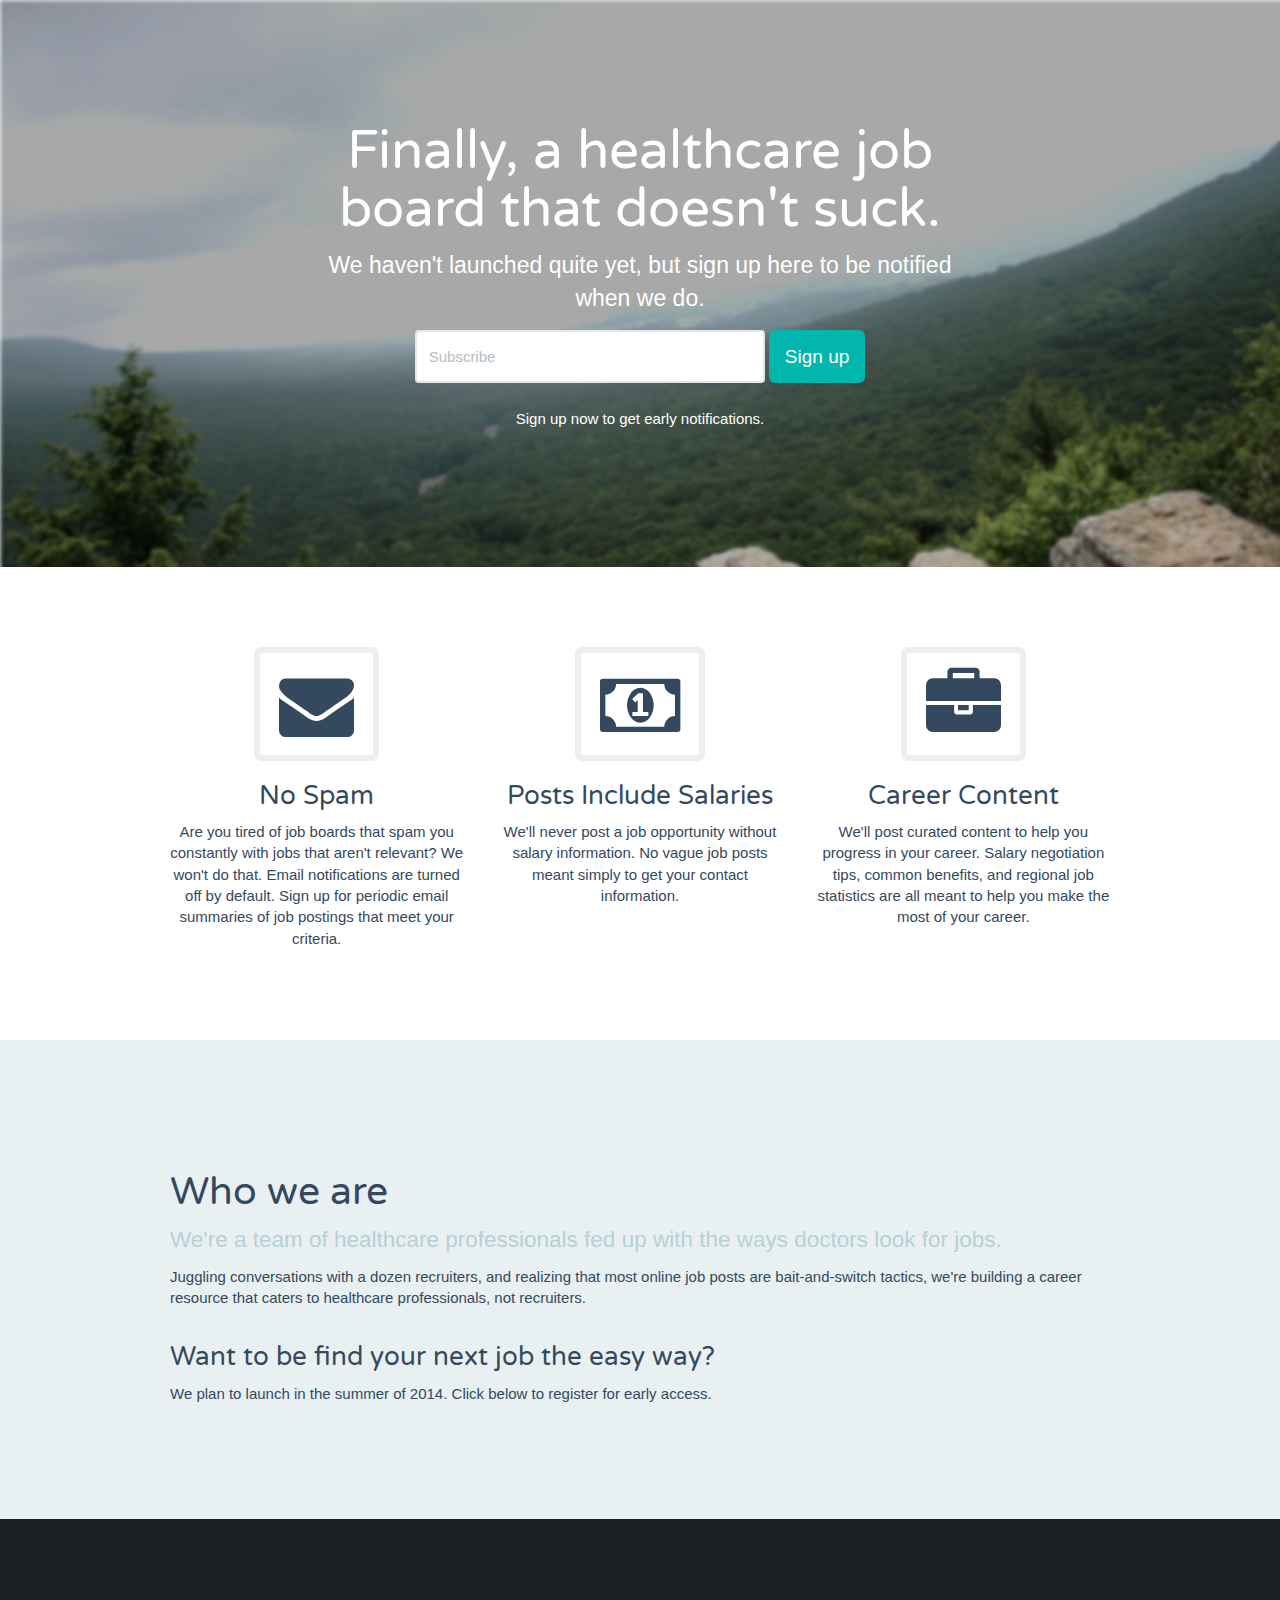
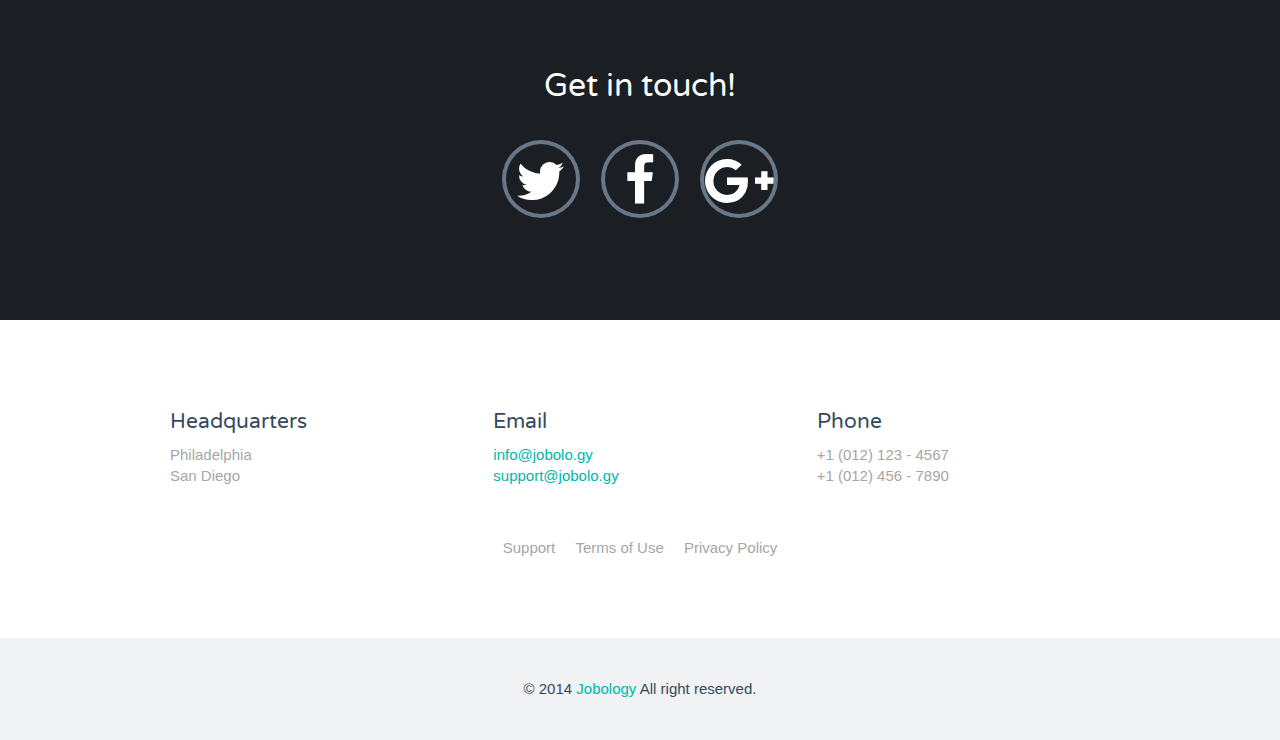
==== index.html @ 7f1c77d8 "initial commit" ====
<html lang="en" class=" js flexbox flexboxlegacy canvas canvastext webgl no-touch geolocation postmessage websqldatabase indexeddb hashchange history draganddrop websockets rgba hsla multiplebgs backgroundsize borderimage borderradius boxshadow textshadow opacity cssanimations csscolumns cssgradients cssreflections csstransforms csstransforms3d csstransitions fontface generatedcontent video audio localstorage sessionstorage webworkers applicationcache svg inlinesvg smil svgclippaths" style=""><head>

    <!-- Meta -->
    <meta charset="utf-8">
    <meta name="viewport" content="width=device-width, initial-scale=1.0">
    <meta name="description" content="">
    <meta name="author" content="">

    <!-- Title -->
    <title>Jobology - Coming Soon</title>

    <!-- Themes style -->
    <link href="assets/css/style.css" rel="stylesheet">

    <!-- Font Awesome core CSS -->
    <link href="http://netdna.bootstrapcdn.com/font-awesome/4.0.3/css/font-awesome.min.css" rel="stylesheet">

    <!-- Google Web Fonts -->
    <link href="http://fonts.googleapis.com/css?family=Varela+Round" rel="stylesheet">

    <!-- HTML5 shim and Respond.js IE8 support of HTML5 elements and media queries -->
    <!--[if lt IE 9]>
      <script src="https://oss.maxcdn.com/libs/html5shiv/3.7.0/html5shiv.js"></script>
      <script src="https://oss.maxcdn.com/libs/respond.js/1.3.0/respond.min.js"></script>
    <![endif]-->

	<!-- Google Analytics -->
	<script>
	  (function(i,s,o,g,r,a,m){i['GoogleAnalyticsObject']=r;i[r]=i[r]||function(){
	  (i[r].q=i[r].q||[]).push(arguments)},i[r].l=1*new Date();a=s.createElement(o),
	  m=s.getElementsByTagName(o)[0];a.async=1;a.src=g;m.parentNode.insertBefore(a,m)
	  })(window,document,'script','//www.google-analytics.com/analytics.js','ga');

	  ga('create', 'UA-49507326-1', 'aaronkuehler.com');
	  ga('send', 'pageview');

	</script>

    <!-- Modernizr Scripts -->
    <script src="assets/js/modernizr-2.7.1.min.js"></script>

  </head>
  <body style="">

    <!-- Jumbotron -->
    <div class="jumbotron">

      <div class="container">

        <!-- Title -->
        <h1>Finally, a healthcare job board that doesn't suck.</h1>

        <!-- Description -->
        <p>We haven't launched quite yet, but sign up here to be notified when we do.</p>

      </div> <!-- /.container -->


      <div class="custom-container">

        <div class="row">

          <div class="col-md-3"></div> <!-- /.col-md-3 -->
          <div class="col-md-6">

			<!-- Begin MailChimp Signup Form -->

            <!-- Subscribe Form -->
            <form action="http://aaronkeuhler.us8.list-manage.com/subscribe/post?u=89f0f97d299c97cf8a62ea40f&amp;id=db62593c96" method="post" id="mc-embedded-subscribe-form" name="mc-embedded-subscribe-form" class="validate form-inline" target="_blank" role="form" novalidate>

              <!-- Input -->
              <div class="form-group">
                <label class="sr-only" for="exampleInputEmail2">Email address</label>
                <input type="email" value="" name="EMAIL" required class="email form-control" id="mce-EMAIL" placeholder="Subscribe">
				            <div style="position: absolute; left: -5000px;"><input type="text" name="b_89f0f97d299c97cf8a62ea40f_db62593c96" value=""></div>
              </div> <!-- /.form-group -->

              <!-- Submit Button -->
              <button type="submit" value="Subscribe" name="subscribe" id="mc-embedded-subscribe" class="button btn btn-success btn-lg">Sign up</button>

            </form> <!-- /.form-inline -->

			<!--End mc_embed_signup-->



            <!-- Description -->
            <p class="desc">Sign up now to get early notifications.</p>

          </div> <!-- /.col-md-6 -->
          <div class="col-md-3"></div> <!-- /.col-md-3 -->

        </div> <!-- /.row -->

      </div> <!-- /.custom-container -->

    </div> <!-- /.jumbotron -->




    <!-- Features Wrapper -->
    <div class="features">

      <div class="container">

        <div class="row">

          <div class="col-md-4">

            <div class="col-features">
              <!-- Icon -->
              <i class="fa fa-border fa-envelope fa-5x"></i>

              <!-- Title -->
              <h3>No Spam</h3>

              <!-- Description -->
              <p>Are you tired of job boards that spam you constantly with jobs that aren't relevant? We won't do that. Email notifications are turned off by default. Sign up for periodic email summaries of job postings that meet your criteria.  </p>
            </div> <!-- /.col-features -->

          </div> <!-- /.col-md-4 -->


          <div class="col-md-4">

            <div class="col-features">
              <!-- Icon -->
              <i class="fa fa-border fa-money fa-5x"></i>

              <!-- Title -->
              <h3>Posts Include Salaries</h3>

              <!-- Description -->
              <p>We'll never post a job opportunity without salary information. No vague job posts meant simply to get your contact information.</p>
            </div> <!-- /.col-features -->

          </div> <!-- /.col-md-4 -->


          <div class="col-md-4">

            <div class="col-features">
              <!-- Icon -->
              <i class="fa fa-border fa-briefcase fa-5x"></i>

              <!-- Title -->
              <h3>Career Content</h3>

              <!-- Description -->
              <p>We'll post curated content to help you progress in your career. Salary negotiation tips, common benefits, and regional job statistics are all meant to help you make the most of your career.</p>
            </div> <!-- /.col-features -->

          </div> <!-- /.col-md-4 -->

        </div> <!-- /.row -->

      </div> <!-- /.container -->

    </div> <!-- /.features -->




    <!-- About Wrapper -->
    <div class="about">

      <div class="container">

        <!-- Title -->
        <h2></h2>

        <div class="row">

          <div class="col-md-12">

            <div class="col-about">
              <!-- Title -->
              <h1>Who we are</h1>

              <!-- Description -->
              <p class="lead">We're a team of healthcare professionals fed up with the ways doctors look for jobs.</p>
              <p>Juggling conversations with a dozen recruiters, and realizing that most online job posts are bait-and-switch tactics, we're building a career resource that caters to healthcare professionals, not recruiters.</p>
            </div> <!-- /.col-about -->

            <div class="col-about">
              <!-- Title -->
              <h3>Want to be find your next job the easy way? </h3>

              <!-- Description -->
              <p>We plan to launch in the summer of 2014. Click below to register for early access. </p>
            </div> <!-- /.col-about -->

          </div> <!-- /.col-md-7 -->

        </div> <!-- /.row -->

      </div> <!-- /.container -->

    </div> <!-- /.about -->




    <!-- Contact Wrapper -->
    <div class="contact">
      <div class="container">
        <!-- Title -->
        <h2 class="title-contact">Get in touch!</h2>

        <!-- Social Media -->
        <ul class="social-icons">

          <li><a href="#fakelink"><i class="fa fa-twitter fa-lg"></i></a></li>
          <li><a href="#fakelink"><i class="fa fa-facebook fa-lg"></i></a></li>
          <li><a href="#fakelink"><i class="fa fa-google-plus fa-lg"></i></a></li>

        </ul> <!-- /.social-icons -->
      </div> <!-- /.container -->

    </div> <!-- /.contact -->




    <!-- Pre Footer -->
    <div class="pre-footer">

      <div class="container">

        <div class="row">

          <div class="col-md-4">

            <div class="col-pre-footer">
              <h4>Headquarters</h4>
              <p> Philadelphia<br>San Diego <br></p>
            </div> <!-- /.col-pre-footer -->

          </div> <!-- /.col-md-4 -->

          <div class="col-md-4">

            <div class="col-pre-footer">
              <h4>Email</h4>
              <p><a href="#">info@jobolo.gy</a> <br> <a href="#">support@jobolo.gy</a></p>
            </div> <!-- /.col-pre-footer -->

          </div> <!-- /.col-md-4 -->

          <div class="col-md-4">

            <div class="col-pre-footer">
              <h4>Phone</h4>
              <p>+1 (012) 123 - 4567 <br> +1 (012) 456 - 7890</p>
            </div> <!-- /.col-pre-footer -->

          </div> <!-- /.col-md-4 -->

        </div> <!-- /.row -->

      </div> <!-- /.container -->


      <div class="container">

        <!-- Pre Footer Link -->
        <ul class="use-links">
          <li><a href="#fakelink">Support</a></li>
          <li><a href="#fakelink">Terms of Use</a></li>
          <li><a href="#fakelink">Privacy Policy</a></li>
        </ul> <!-- /.use-links -->

      </div> <!-- /.container -->

    </div> <!-- /.pre-footer -->




    <!-- Footer Wrapper -->
    <footer class="footer">

      <div class="container">

        <!-- Copyright -->
        <p>© 2014 <a href="./index.html">Jobology</a> All right reserved.</p>

      </div> <!-- /.container -->

    </footer> <!-- /.footer -->




    <!-- Placed at the end of the document so the pages load faster -->
    <script src="assets/js/jquery-1.10.2.min.js"></script>
    <script src="assets/js/bootstrap.min.js"></script>

</body></html>
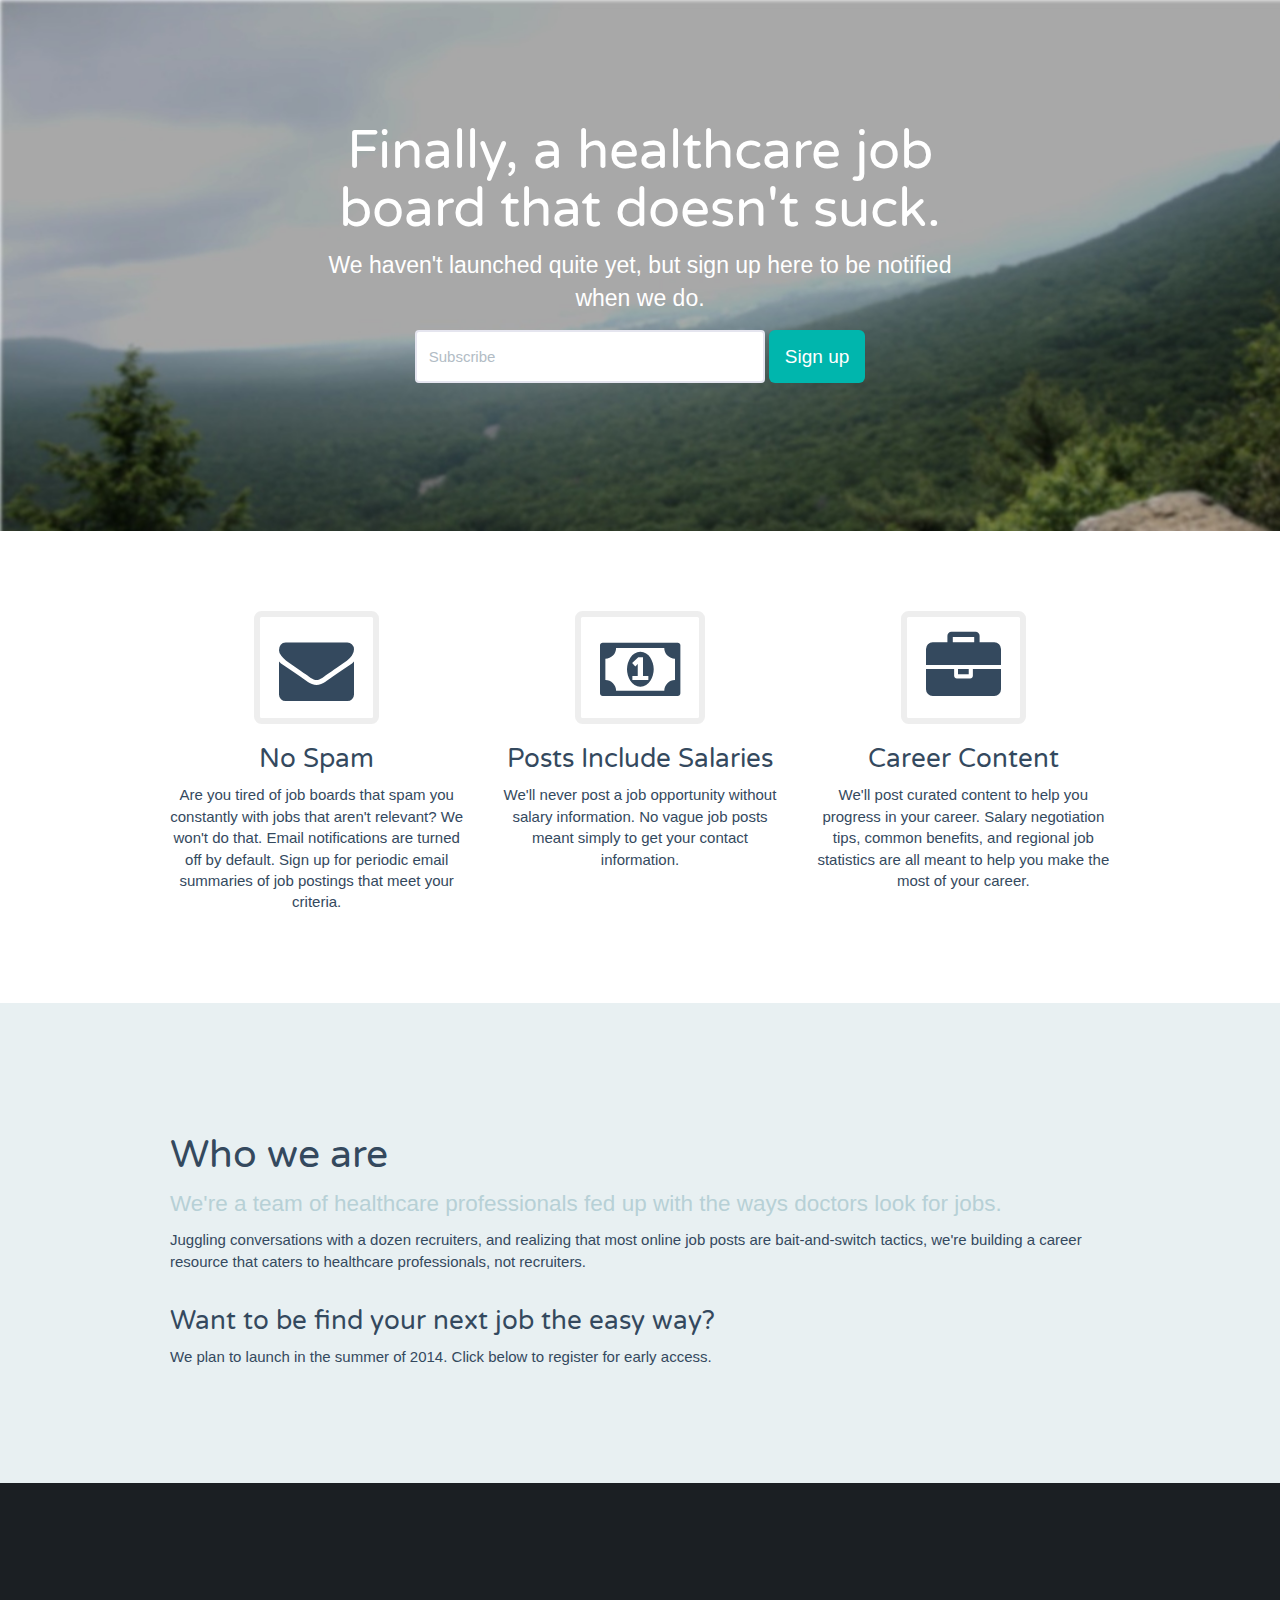
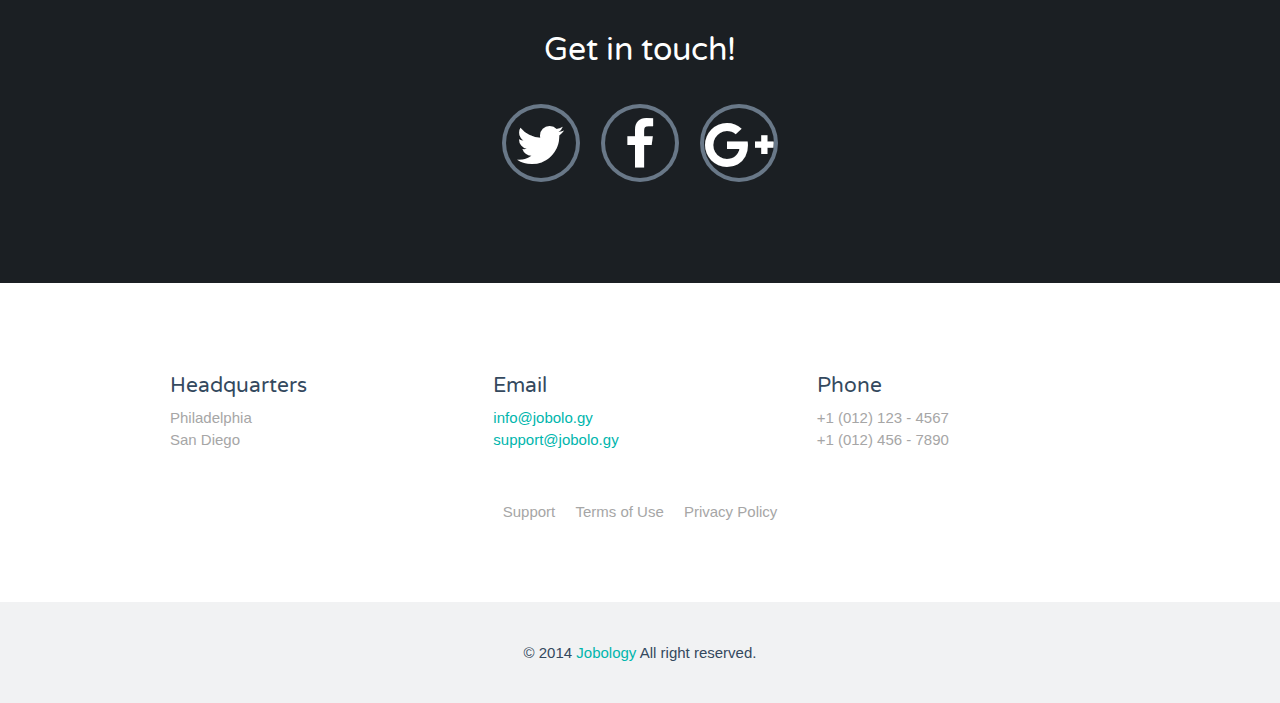
==== commit cbc9084d: "wire up jobolo.gy mail list subscription" ====
--- a/index.html
+++ b/index.html
@@ -63,29 +63,21 @@
           <div class="col-md-3"></div> <!-- /.col-md-3 -->
           <div class="col-md-6">
 
-			<!-- Begin MailChimp Signup Form -->
-
-            <!-- Subscribe Form -->
-            <form action="http://aaronkeuhler.us8.list-manage.com/subscribe/post?u=89f0f97d299c97cf8a62ea40f&amp;id=db62593c96" method="post" id="mc-embedded-subscribe-form" name="mc-embedded-subscribe-form" class="validate form-inline" target="_blank" role="form" novalidate>
+            <!-- Begin MailChimp Signup Form -->
+            <form action="http://jobolo.us8.list-manage2.com/subscribe/post?u=89f0f97d299c97cf8a62ea40f&amp;id=24db682e52" method="post" id="mc-embedded-subscribe-form" name="mc-embedded-subscribe-form" class="validate form-inline" target="_blank" role="form" novalidate>
 
               <!-- Input -->
               <div class="form-group">
                 <label class="sr-only" for="exampleInputEmail2">Email address</label>
                 <input type="email" value="" name="EMAIL" required class="email form-control" id="mce-EMAIL" placeholder="Subscribe">
-				            <div style="position: absolute; left: -5000px;"><input type="text" name="b_89f0f97d299c97cf8a62ea40f_db62593c96" value=""></div>
+                    <div style="position: absolute; left: -5000px;"><input type="text" name="b_89f0f97d299c97cf8a62ea40f_24db682e52" value=""></div>
               </div> <!-- /.form-group -->
 
               <!-- Submit Button -->
               <button type="submit" value="Subscribe" name="subscribe" id="mc-embedded-subscribe" class="button btn btn-success btn-lg">Sign up</button>
 
             </form> <!-- /.form-inline -->
-
-			<!--End mc_embed_signup-->
-
-
-
-            <!-- Description -->
-            <p class="desc">Sign up now to get early notifications.</p>
+            <!--End mc_embed_signup-->
 
           </div> <!-- /.col-md-6 -->
           <div class="col-md-3"></div> <!-- /.col-md-3 -->
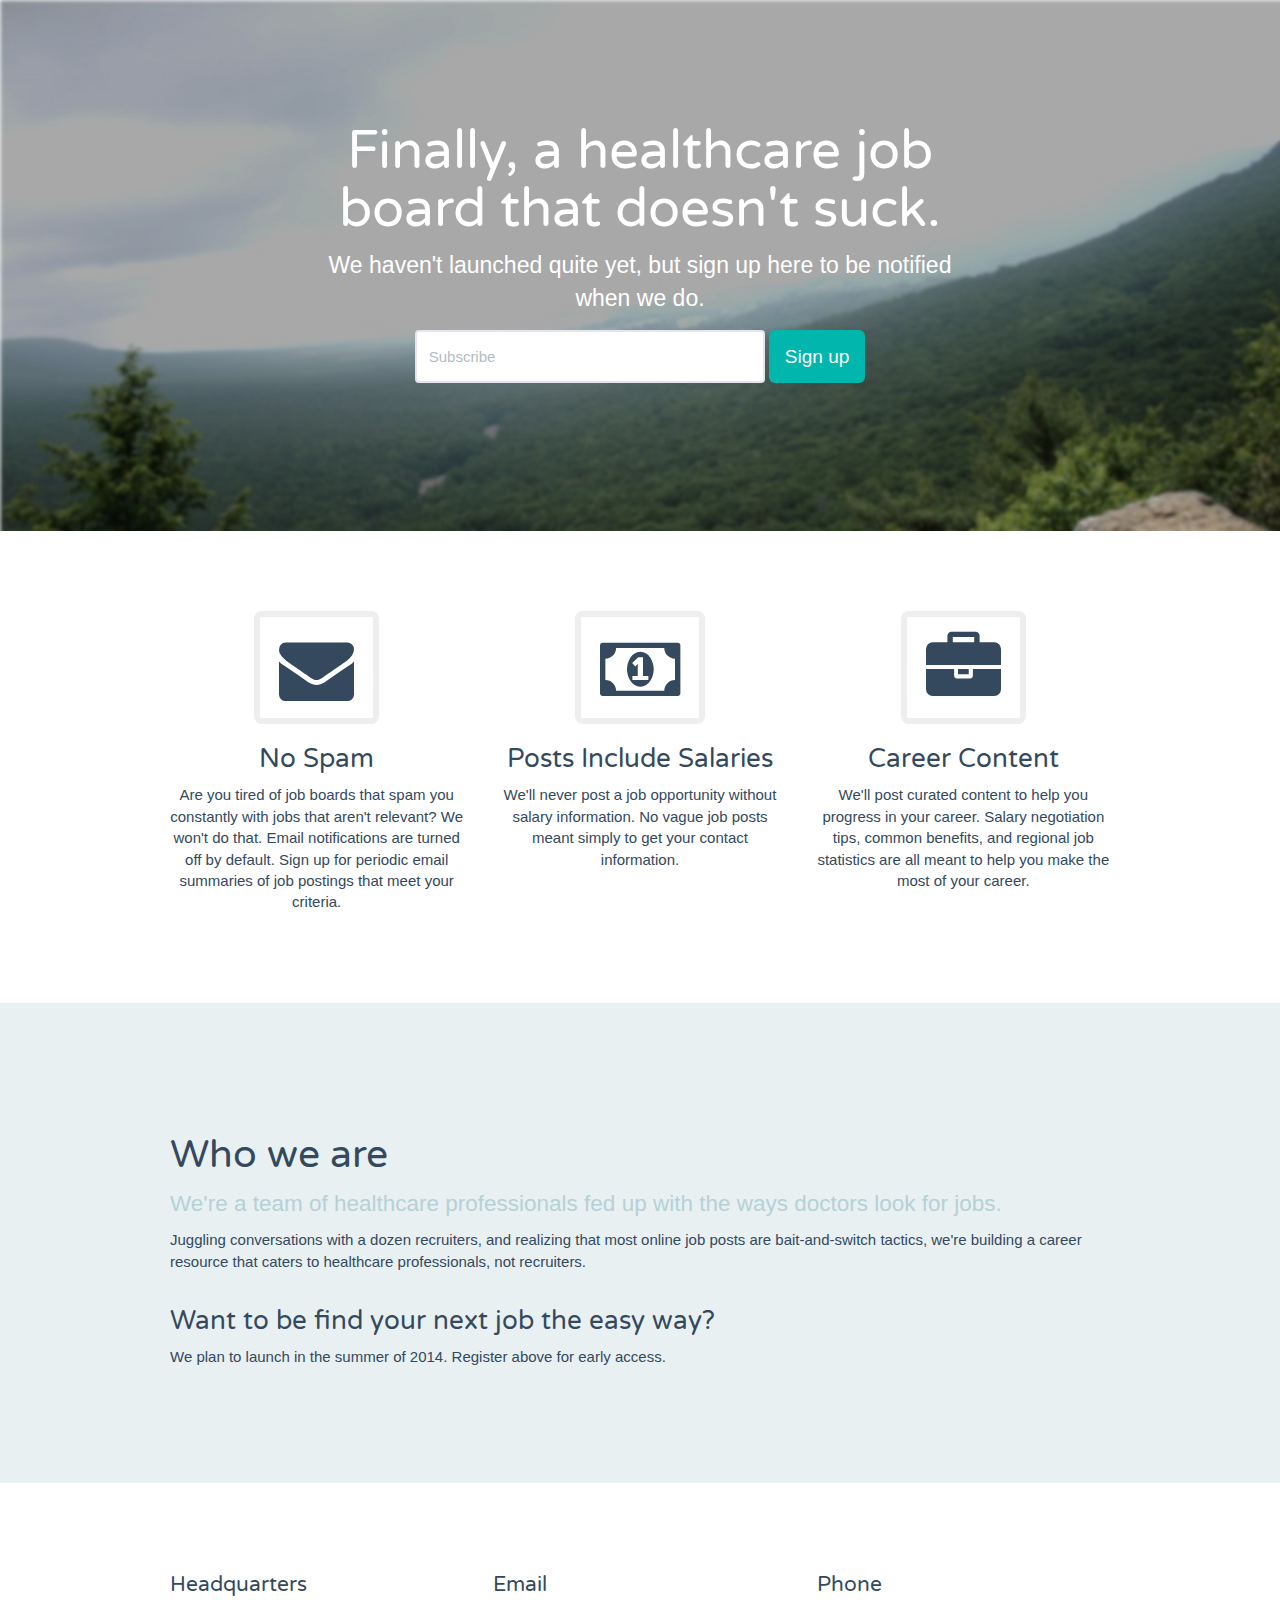
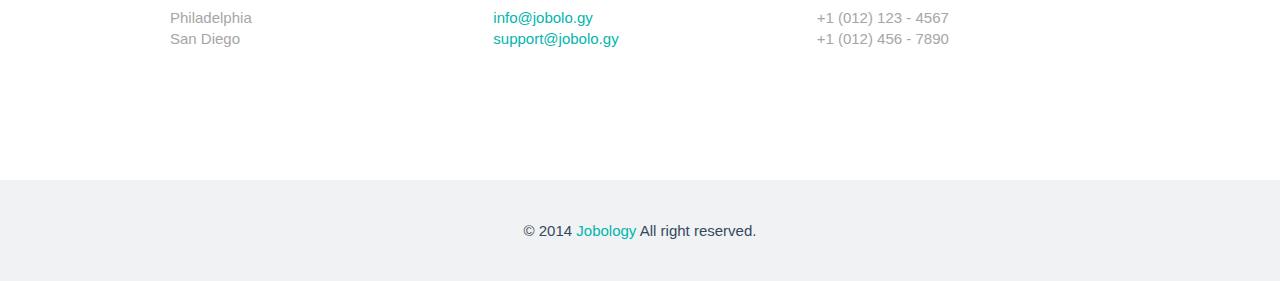
==== commit abdec9d6: "fix copy" ====
--- a/index.html
+++ b/index.html
@@ -180,7 +180,7 @@
               <h3>Want to be find your next job the easy way? </h3>
 
               <!-- Description -->
-              <p>We plan to launch in the summer of 2014. Click below to register for early access. </p>
+              <p>We plan to launch in the summer of 2014. Register above for early access. </p>
             </div> <!-- /.col-about -->
 
           </div> <!-- /.col-md-7 -->
@@ -190,30 +190,6 @@
       </div> <!-- /.container -->
 
     </div> <!-- /.about -->
-
-
-
-
-    <!-- Contact Wrapper -->
-    <div class="contact">
-      <div class="container">
-        <!-- Title -->
-        <h2 class="title-contact">Get in touch!</h2>
-
-        <!-- Social Media -->
-        <ul class="social-icons">
-
-          <li><a href="#fakelink"><i class="fa fa-twitter fa-lg"></i></a></li>
-          <li><a href="#fakelink"><i class="fa fa-facebook fa-lg"></i></a></li>
-          <li><a href="#fakelink"><i class="fa fa-google-plus fa-lg"></i></a></li>
-
-        </ul> <!-- /.social-icons -->
-      </div> <!-- /.container -->
-
-    </div> <!-- /.contact -->
-
-
-
 
     <!-- Pre Footer -->
     <div class="pre-footer">
@@ -258,9 +234,9 @@
 
         <!-- Pre Footer Link -->
         <ul class="use-links">
-          <li><a href="#fakelink">Support</a></li>
+<!--           <li><a href="#fakelink">Support</a></li>
           <li><a href="#fakelink">Terms of Use</a></li>
-          <li><a href="#fakelink">Privacy Policy</a></li>
+          <li><a href="#fakelink">Privacy Policy</a></li> -->
         </ul> <!-- /.use-links -->
 
       </div> <!-- /.container -->
